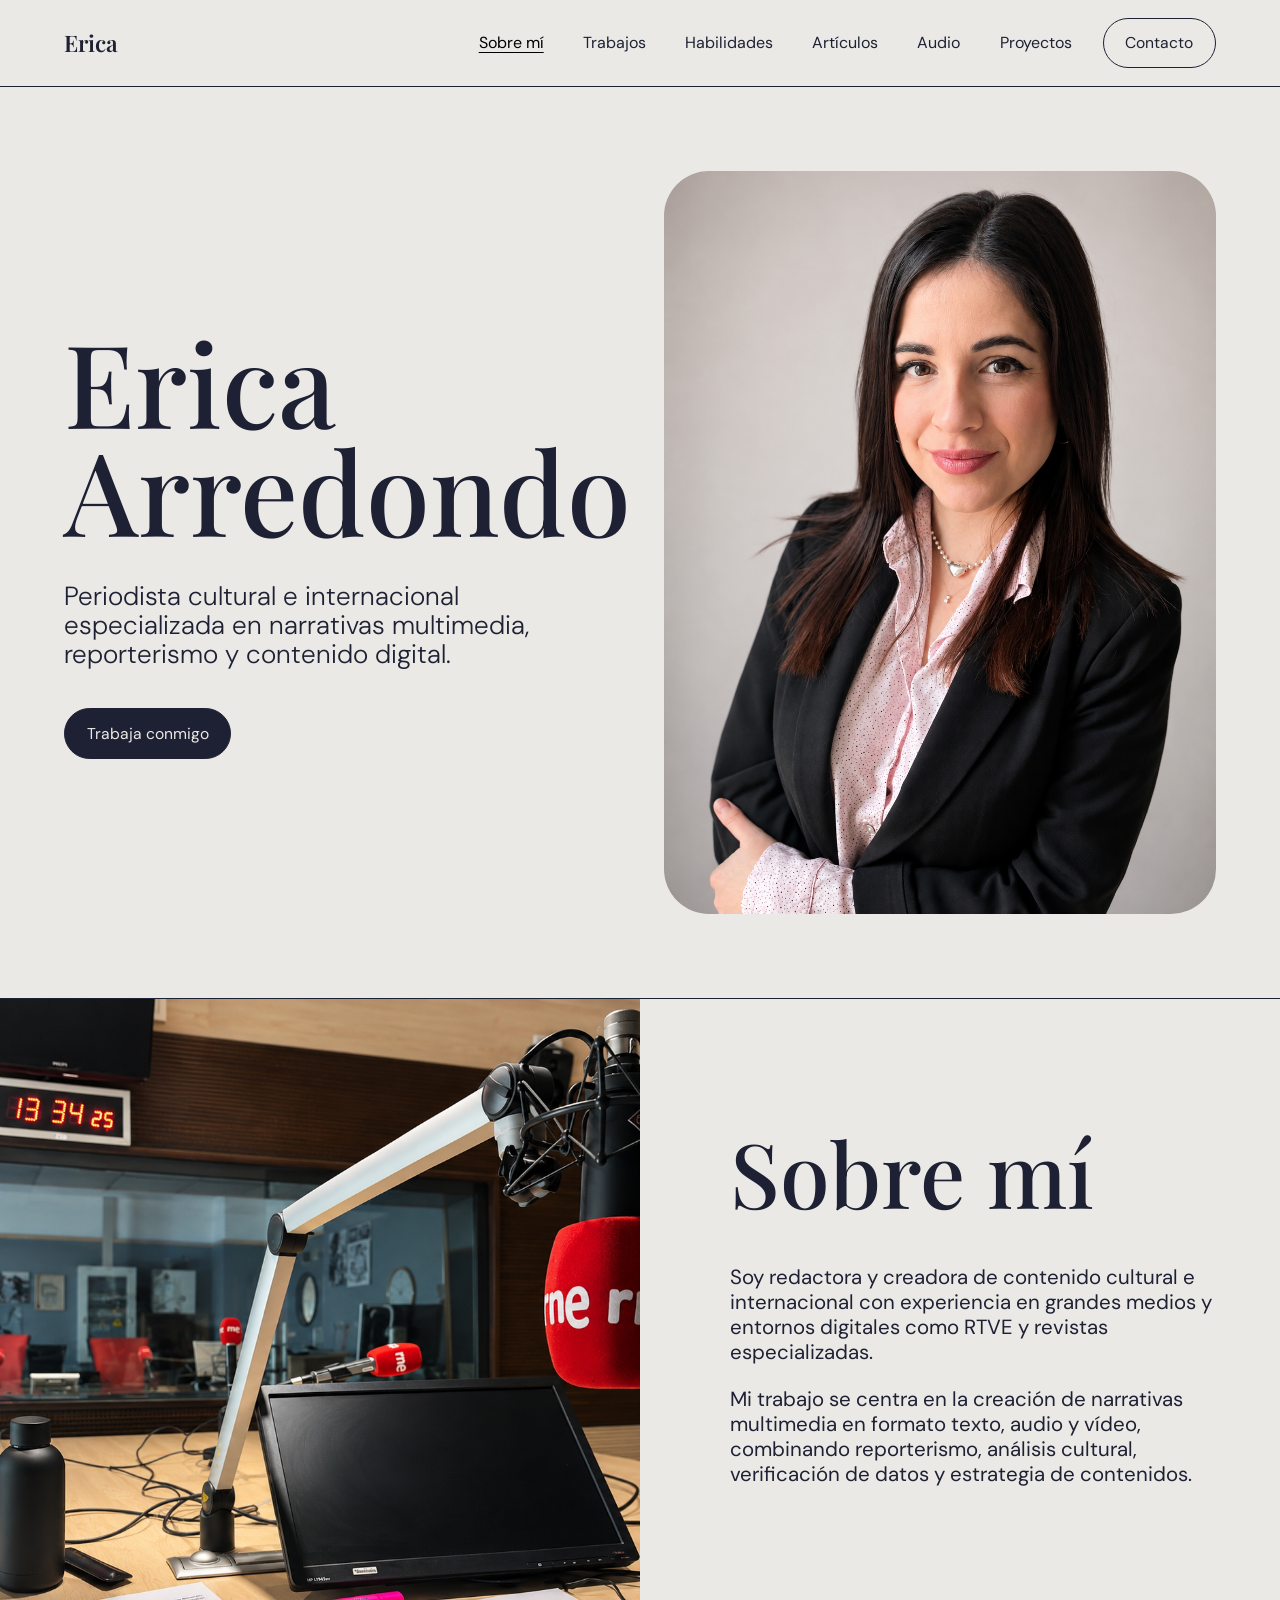
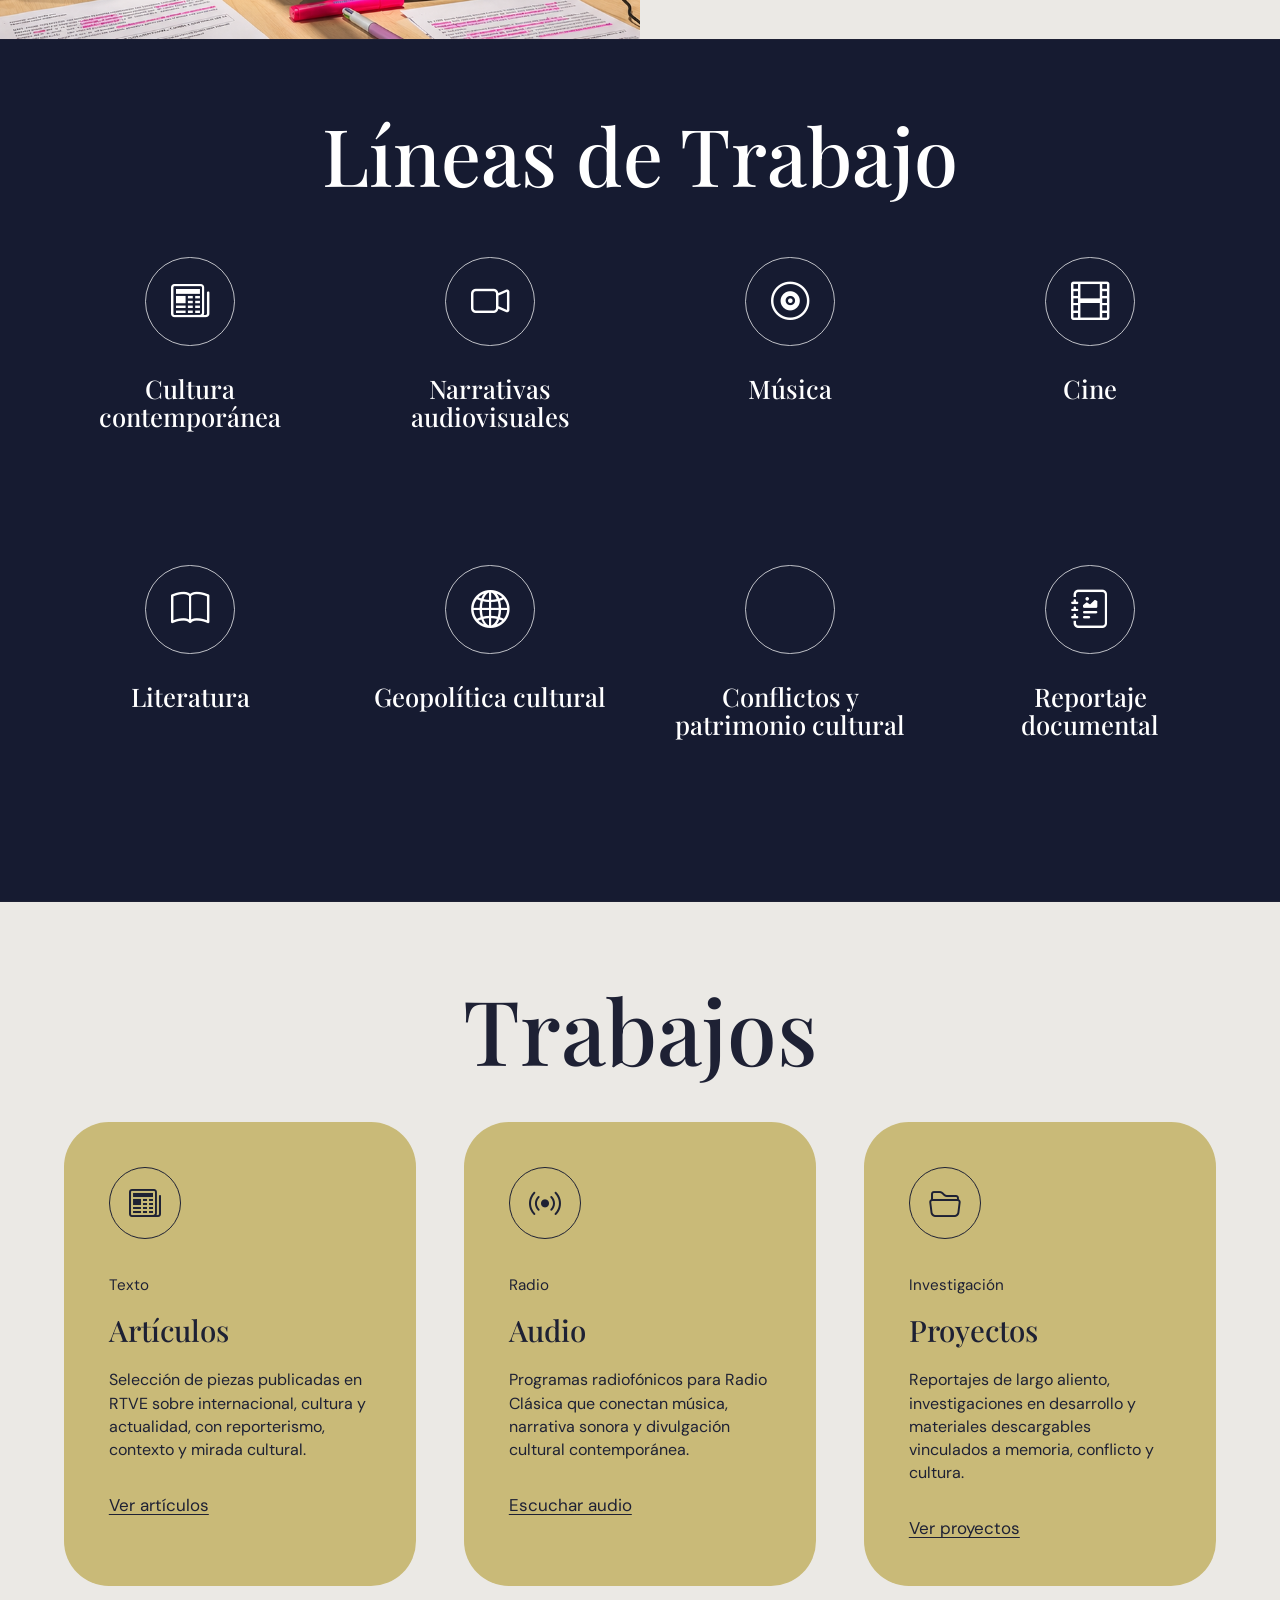
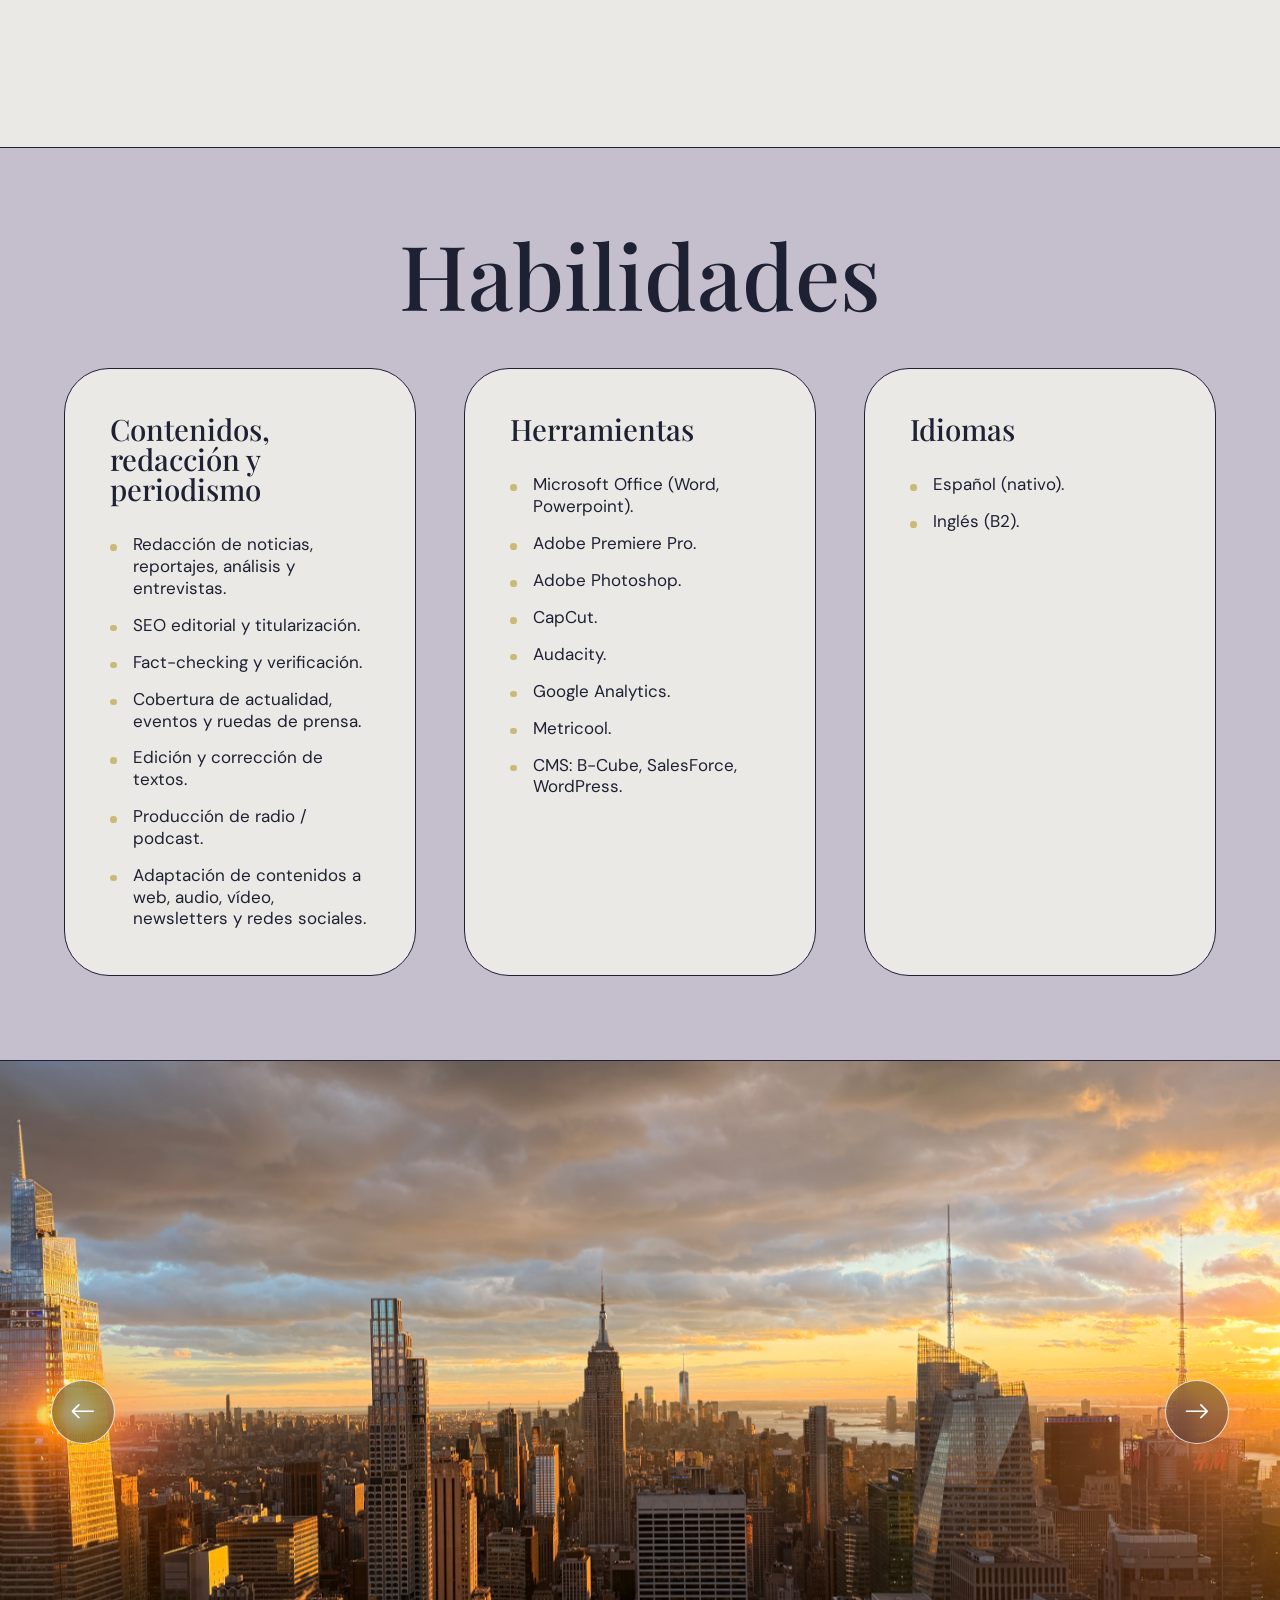
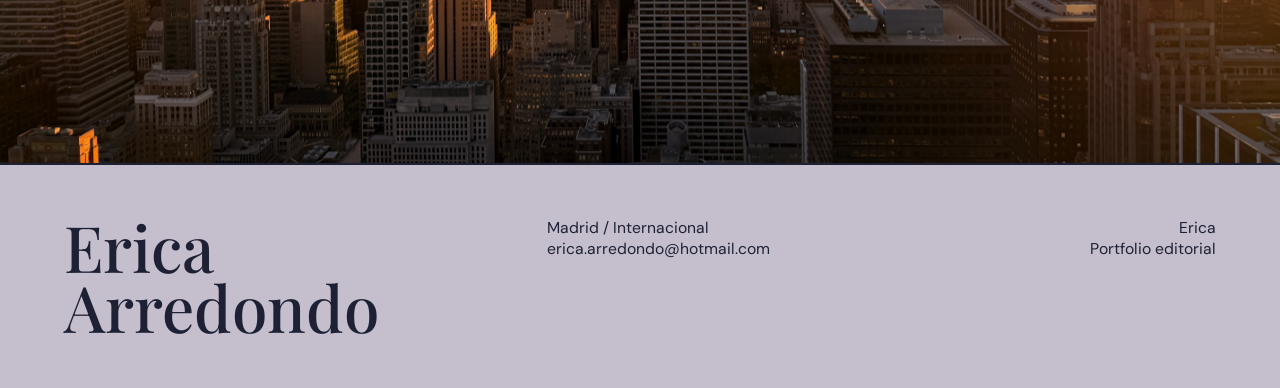
==== index.html @ 65c9bf44 "Initial portfolio website" ====
<!doctype html>
<html lang="es">
  <head>
    <meta charset="utf-8">
    <meta name="viewport" content="width=device-width, initial-scale=1">
    <meta name="description" content="Portfolio de Erica, periodista cultural e internacional especializada en narrativas multimedia.">
    <title>Erica</title>
    <link rel="preconnect" href="https://fonts.googleapis.com">
    <link rel="preconnect" href="https://fonts.gstatic.com" crossorigin>
    <link href="https://fonts.googleapis.com/css2?family=DM+Sans:wght@300;400;500;700&family=Playfair+Display:wght@500;600&display=swap" rel="stylesheet">
    <link href="https://cdn.jsdelivr.net/npm/bootstrap@5.3.3/dist/css/bootstrap.min.css" rel="stylesheet">
    <link href="https://cdn.jsdelivr.net/npm/bootstrap-icons@1.11.3/font/bootstrap-icons.css" rel="stylesheet">
    <link rel="stylesheet" href="css/style.css">
  </head>
  <body data-page="index">
    <div data-include="partials/navbar.html"></div>

    <main>
      <section class="hero section-divider">
        <div class="container-fluid page-shell">
          <div class="row g-4 g-lg-5 align-items-stretch">
            <div class="col-lg-6 hero-copy">
              <h1>Erica Arredondo</h1>
              <p class="hero-subtitle">Periodista cultural e internacional especializada en narrativas multimedia, reporterismo y contenido digital.</p>
              <a class="btn btn-dark hero-button" href="mailto:erica.arredondo@hotmail.com">Trabaja conmigo</a>
            </div>
            <div class="col-lg-6">
              <figure class="hero-image">
                <img src="images/hero.png" alt="Retrato editorial">
              </figure>
            </div>
          </div>
        </div>
      </section>

      <section id="sobre-mi" class="about section-divider">
        <div class="container-fluid px-0">
          <div class="row g-0 align-items-stretch">
            <div class="col-lg-6 order-2 order-lg-1">
              <figure class="about-image">
                <img src="images/about.png" alt="Mesa de trabajo con portátil">
              </figure>
            </div>
            <div class="col-lg-6 order-1 order-lg-2 about-copy">
              <h2>Sobre mí</h2>
              <p>Soy redactora y creadora de contenido cultural e internacional con experiencia en grandes medios y entornos digitales como RTVE y revistas especializadas.</p>
              <p>Mi trabajo se centra en la creación de narrativas multimedia en formato texto, audio y vídeo, combinando reporterismo, análisis cultural, verificación de datos y estrategia de contenidos.</p>
            </div>
          </div>
        </div>
      </section>

      <section class="expertise section-divider">
        <div class="container-fluid page-shell">
          <h2>Líneas de Trabajo</h2>
          <div class="row row-cols-1 row-cols-sm-2 row-cols-lg-4 g-4 g-xl-5">
            <div class="col">
              <article class="expertise-item">
                <i class="bi bi-newspaper"></i>
                <h3>Cultura contemporánea</h3>
              </article>
            </div>
            <div class="col">
              <article class="expertise-item">
                <i class="bi bi-camera-video"></i>
                <h3>Narrativas audiovisuales</h3>
              </article>
            </div>
            <div class="col">
              <article class="expertise-item">
                <i class="bi bi-vinyl"></i>
                <h3>Música</h3>
              </article>
            </div>
            <div class="col">
              <article class="expertise-item">
                <i class="bi bi-film"></i>
                <h3>Cine</h3>
              </article>
            </div>
            <div class="col">
              <article class="expertise-item">
                <i class="bi bi-book"></i>
                <h3>Literatura</h3>
              </article>
            </div>
            <div class="col">
              <article class="expertise-item">
                <i class="bi bi-globe2"></i>
                <h3>Geopolítica cultural</h3>
              </article>
            </div>
            <div class="col">
              <article class="expertise-item">
                <i class="bi bi-building-columns"></i>
                <h3>Conflictos y patrimonio cultural</h3>
              </article>
            </div>
            <div class="col">
              <article class="expertise-item">
                <i class="bi bi-journal-richtext"></i>
                <h3>Reportaje documental</h3>
              </article>
            </div>
          </div>
        </div>
      </section>

      <section id="trabajos" class="work section-divider">
        <div class="container-fluid page-shell">
          <h2>Trabajos</h2>
          <div class="row g-4 g-xl-5 work-grid">
            <div class="col-lg-4">
              <article class="work-card">
                <i class="bi bi-newspaper work-icon"></i>
                <p class="work-kicker">Texto</p>
                <h3>Artículos</h3>
                <p>Selección de piezas publicadas en RTVE sobre internacional, cultura y actualidad, con reporterismo, contexto y mirada cultural.</p>
                <a href="articulos.html">Ver artículos</a>
              </article>
            </div>
            <div class="col-lg-4">
              <article class="work-card">
                <i class="bi bi-broadcast work-icon"></i>
                <p class="work-kicker">Radio</p>
                <h3>Audio</h3>
                <p>Programas radiofónicos para Radio Clásica que conectan música, narrativa sonora y divulgación cultural contemporánea.</p>
                <a href="audio.html">Escuchar audio</a>
              </article>
            </div>
            <div class="col-lg-4">
              <article class="work-card">
                <i class="bi bi-folder2-open work-icon"></i>
                <p class="work-kicker">Investigación</p>
                <h3>Proyectos</h3>
                <p>Reportajes de largo aliento, investigaciones en desarrollo y materiales descargables vinculados a memoria, conflicto y cultura.</p>
                <a href="proyectos.html">Ver proyectos</a>
              </article>
            </div>
          </div>
        </div>
      </section>

      <section id="habilidades" class="skills section-divider">
        <div class="container-fluid page-shell">
          <h2>Habilidades</h2>
          <div class="row g-4 g-xl-5">
            <div class="col-lg-4">
              <article class="skill-card">
                <h3>Contenidos, redacción y periodismo</h3>
                <ul>
                  <li>Redacción de noticias, reportajes, análisis y entrevistas.</li>
                  <li>SEO editorial y titularización.</li>
                  <li>Fact-checking y verificación.</li>
                  <li>Cobertura de actualidad, eventos y ruedas de prensa.</li>
                  <li>Edición y corrección de textos.</li>
                  <li>Producción de radio / podcast.</li>
                  <li>Adaptación de contenidos a web, audio, vídeo, newsletters y redes sociales.</li>
                </ul>
              </article>
            </div>
            <div class="col-lg-4">
              <article class="skill-card">
                <h3>Herramientas</h3>
                <ul>
                  <li>Microsoft Office (Word, Powerpoint).</li>
                  <li>Adobe Premiere Pro.</li>
                  <li>Adobe Photoshop.</li>
                  <li>CapCut.</li>
                  <li>Audacity.</li>
                  <li>Google Analytics.</li>
                  <li>Metricool.</li>
                  <li>CMS: B-Cube, SalesForce, WordPress.</li>
                </ul>
              </article>
            </div>
            <div class="col-lg-4">
              <article class="skill-card">
                <h3>Idiomas</h3>
                <ul>
                  <li>Español (nativo).</li>
                  <li>Inglés (B2).</li>
                </ul>
              </article>
            </div>
          </div>
        </div>
      </section>

      <section class="image-slider section-divider" aria-label="Galería visual">
        <div id="visualSlider" class="carousel slide carousel-fade" data-bs-ride="carousel" data-bs-interval="5000">
          <div class="carousel-inner">
            <div class="carousel-item active" data-bs-interval="5000">
              <img src="images/slider-1.jpg" class="d-block w-100" alt="Trabajo visual de ejemplo 1">
            </div>
            <div class="carousel-item" data-bs-interval="5000">
              <img src="images/slider-2.jpg" class="d-block w-100" alt="Trabajo visual de ejemplo 2">
            </div>
            <div class="carousel-item" data-bs-interval="5000">
              <img src="images/slider-3.jpg" class="d-block w-100" alt="Trabajo visual de ejemplo 3">
            </div>
          </div>
          <button class="carousel-control-prev slider-arrow slider-arrow-prev" type="button" data-bs-target="#visualSlider" data-bs-slide="prev" aria-label="Imagen anterior">
            <span class="slider-arrow-icon" aria-hidden="true">
              <i class="bi bi-arrow-left"></i>
            </span>
          </button>
          <button class="carousel-control-next slider-arrow slider-arrow-next" type="button" data-bs-target="#visualSlider" data-bs-slide="next" aria-label="Imagen siguiente">
            <span class="slider-arrow-icon" aria-hidden="true">
              <i class="bi bi-arrow-right"></i>
            </span>
          </button>
        </div>
      </section>
    </main>

    <div data-include="partials/footer.html"></div>

    <script src="js/includes.js"></script>
    <script src="https://cdn.jsdelivr.net/npm/bootstrap@5.3.3/dist/js/bootstrap.bundle.min.js"></script>
  </body>
</html>
---- css/style.css ----
:root {
  --paper: #ebe9e5;
  --ink: #1e2134;
  --navy: #161b31;
  --accent: #c9ba78;
  --soft-accent: #c4becd;
  --card: #c9ba78;
  --line: #1e2134;
  --serif: "Playfair Display", Georgia, serif;
  --sans: "DM Sans", Arial, sans-serif;
}

* {
  box-sizing: border-box;
}

html {
  scroll-behavior: smooth;
}

body {
  margin: 0;
  background: var(--paper);
  color: var(--ink);
  font-family: var(--sans);
  font-size: 17px;
  line-height: 1.45;
}

img {
  display: block;
  max-width: 100%;
}

a {
  color: inherit;
}

.page-shell {
  max-width: 2000px;
  padding-left: 5vw;
  padding-right: 5vw;
}

.site-header {
  background: var(--paper);
  border-bottom: 1.5px solid var(--line);
}

.navbar {
  min-height: 86px;
  padding: 0;
}

.navbar-brand {
  color: var(--ink);
  font-family: var(--serif);
  font-size: 1.42rem;
  font-weight: 600;
  padding: 0;
}

.navbar-nav {
  gap: 1.45rem;
}

.nav-link {
  color: var(--ink);
  font-size: 1rem;
  padding: 0;
}

.nav-link:hover,
.navbar-brand:hover {
  color: var(--ink);
  opacity: 0.72;
}

.nav-link.active {
  text-decoration: underline;
  text-underline-offset: 0.25em;
}

.navbar-toggler {
  border: 0;
  border-radius: 0;
  padding: 0;
}

.navbar-toggler:focus {
  box-shadow: none;
}

.nav-cta,
.hero-button {
  border-radius: 999px;
  font-size: 0.98rem;
  padding: 0.78rem 1.35rem;
}

.nav-cta {
  border-color: var(--ink);
  color: var(--ink);
}

.nav-cta:hover {
  background: var(--ink);
  border-color: var(--ink);
  color: var(--paper);
}

.section-divider {
  border-bottom: 1.5px solid var(--line);
}

.hero,
.about,
.expertise,
.work,
.skills {
  padding: clamp(4.2rem, 6.6vw, 8.5rem) 0;
}

.hero-copy {
  display: flex;
  flex-direction: column;
  justify-content: center;
  gap: clamp(1.5rem, 3vw, 3.5rem);
  min-height: 560px;
  padding-right: 2vw;
}

.hero h1,
.about h2,
.expertise h2,
.work h2,
.skills h2 {
  font-family: var(--serif);
  font-weight: 500;
  letter-spacing: 0;
  line-height: 0.94;
}

.hero h1 {
  max-width: 760px;
  margin: 0;
  font-size: clamp(4.2rem, 9vw, 10.8rem);
}

.hero-subtitle {
  max-width: 760px;
  margin: 0;
  font-size: clamp(1.28rem, 2.05vw, 2.35rem);
  font-weight: 300;
  line-height: 1.12;
}

.hero-button {
  align-self: flex-start;
  background: var(--ink);
  border-color: var(--ink);
  color: var(--paper);
}

.hero-button:hover {
  background: transparent;
  color: var(--ink);
}

.hero-image {
  height: clamp(520px, 58vw, 760px);
  margin: 0;
  overflow: hidden;
  border-radius: 45px;
}

.hero-image img {
  width: 100%;
  height: 100%;
  object-fit: cover;
  object-position: 50% 16%;
}

.about {
  padding: 0;
}

.about-copy {
  display: flex;
  min-height: 640px;
  flex-direction: column;
  justify-content: center;
  padding: clamp(3.5rem, 7vw, 8rem) 5vw clamp(3.5rem, 7vw, 8rem) clamp(3.5rem, 7vw, 8rem);
}

.about h2,
.work h2,
.skills h2 {
  margin-bottom: clamp(2rem, 4vw, 4.5rem);
  font-size: clamp(3.4rem, 7vw, 8.4rem);
}

.about p {
  max-width: 820px;
  margin-bottom: 1.35rem;
  font-size: clamp(1.18rem, 1.6vw, 1.8rem);
  line-height: 1.22;
}

.about-image {
  height: 100%;
  margin: 0;
  overflow: hidden;
}

.about-image img {
  width: 100%;
  height: 100%;
  min-height: 640px;
  object-fit: cover;
}

.expertise {
  background: var(--navy);
  color: #fff;
  padding-top: clamp(4rem, 6vw, 7rem);
  padding-bottom: clamp(4rem, 6vw, 7rem);
}

.expertise h2 {
  margin-bottom: clamp(3rem, 5vw, 5.5rem);
  color: #fff;
  font-size: clamp(3.2rem, 6.2vw, 7.8rem);
  line-height: 0.95;
  text-align: center;
}

.expertise-item {
  display: flex;
  min-height: 260px;
  flex-direction: column;
  align-items: center;
  justify-content: flex-start;
  text-align: center;
}

.expertise-item i {
  display: grid;
  width: clamp(5rem, 7vw, 7.2rem);
  height: clamp(5rem, 7vw, 7.2rem);
  margin-bottom: 1.8rem;
  place-items: center;
  border: 1.5px solid rgba(255, 255, 255, 0.72);
  border-radius: 50%;
  background: transparent;
  color: #fff;
  font-size: clamp(2.15rem, 3vw, 3.25rem);
}

.expertise-item h3 {
  max-width: 260px;
  margin: 0;
  color: #fff;
  font-family: var(--serif);
  font-size: clamp(1.45rem, 2vw, 2rem);
  font-weight: 500;
  line-height: 1.08;
}

.work h2 {
  text-align: center;
}

.skills h2 {
  text-align: center;
}

.work-grid {
  margin-bottom: clamp(3.5rem, 6vw, 7rem);
}

.work-card {
  min-height: 100%;
  padding: clamp(2rem, 3.5vw, 3.7rem);
  border-radius: 45px;
  background: var(--card);
}

.work-kicker {
  margin-bottom: 1.2rem;
  font-size: 0.95rem;
}

.work-icon {
  display: grid;
  width: 4.5rem;
  height: 4.5rem;
  margin-bottom: 2.2rem;
  place-items: center;
  border: 1.5px solid var(--ink);
  border-radius: 50%;
  font-size: 2rem;
}

.work-card h3 {
  margin-bottom: 1.4rem;
  font-family: var(--serif);
  font-size: clamp(1.7rem, 2.3vw, 2.55rem);
  font-weight: 500;
  line-height: 1.04;
}

.work-card p:not(.work-kicker) {
  font-size: 1rem;
}

.work-card a {
  display: inline-block;
  margin-top: 1rem;
  text-decoration: underline;
  text-underline-offset: 0.18em;
}

.skills {
  background: var(--soft-accent);
}

.skill-card {
  min-height: 100%;
  padding: clamp(2rem, 3.5vw, 3.7rem);
  border: 1.5px solid var(--line);
  border-radius: 45px;
  background: var(--paper);
}

.skill-card h3 {
  margin-bottom: clamp(1.5rem, 2.4vw, 2.4rem);
  font-family: var(--serif);
  font-size: clamp(1.8rem, 2.3vw, 2.8rem);
  font-weight: 500;
  line-height: 1.02;
}

.skill-card ul {
  display: grid;
  gap: 0.95rem;
  margin: 0;
  padding: 0;
  list-style: none;
}

.skill-card li {
  position: relative;
  padding-left: 1.45rem;
  line-height: 1.28;
}

.skill-card li::before {
  content: "";
  position: absolute;
  top: 0.58em;
  left: 0;
  width: 0.42rem;
  height: 0.42rem;
  border-radius: 50%;
  background: var(--accent);
}

.listing-hero {
  padding: clamp(4.5rem, 8vw, 9rem) 0;
}

.listing-kicker {
  margin-bottom: 1.2rem;
  font-size: 1rem;
}

.listing-hero h1 {
  max-width: 1100px;
  margin: 0 0 clamp(2rem, 3vw, 3.2rem);
  font-family: var(--serif);
  font-size: clamp(4.2rem, 10vw, 12rem);
  font-weight: 500;
  letter-spacing: 0;
  line-height: 0.9;
}

.listing-hero p:last-child {
  max-width: 760px;
  margin: 0;
  font-size: clamp(1.2rem, 2vw, 2.2rem);
  font-weight: 300;
  line-height: 1.15;
}

.listing-section {
  padding: clamp(3.5rem, 6.6vw, 7rem) 0;
}

.category-block + .category-block {
  margin-top: clamp(4rem, 7vw, 8rem);
}

.category-heading {
  display: grid;
  grid-template-columns: minmax(3rem, 0.15fr) 1fr;
  gap: 2rem;
  margin-bottom: clamp(1.8rem, 3vw, 3rem);
  border-bottom: 1.5px solid var(--line);
  padding-bottom: 1.2rem;
}

.category-heading p {
  margin: 0.45rem 0 0;
}

.category-heading h2,
.program-card h2,
.project-feature h2 {
  margin: 0;
  font-family: var(--serif);
  font-size: clamp(2.4rem, 5vw, 5.6rem);
  font-weight: 500;
  line-height: 0.98;
}

.entry-grid {
  display: grid;
  grid-template-columns: repeat(4, minmax(0, 1fr));
  gap: clamp(1rem, 1.6vw, 1.8rem);
}

.entry-card,
.program-card,
.project-feature {
  border: 0;
  border-radius: 45px;
  background: var(--navy);
  color: #fff;
}

.entry-card {
  display: flex;
  min-height: 100%;
  flex-direction: column;
  padding: clamp(1.1rem, 1.4vw, 1.45rem);
  overflow: hidden;
}

.entry-media {
  width: 100%;
  margin: 0 0 clamp(1.3rem, 1.8vw, 2rem);
  overflow: hidden;
  aspect-ratio: 1.2 / 1;
  border-radius: 30px;
  background: var(--soft-accent);
}

.entry-media img {
  width: 100%;
  height: 100%;
  object-fit: cover;
  transition: transform 260ms ease;
}

.entry-card:hover .entry-media img {
  transform: scale(1.035);
}

.entry-meta {
  display: none;
}

.entry-card h3 {
  margin: 0 0 clamp(1.4rem, 2vw, 2.2rem);
  font-family: var(--serif);
  font-size: clamp(1.45rem, 1.85vw, 2.35rem);
  font-weight: 500;
  line-height: 1.05;
}

.entry-card p:not(.entry-meta) {
  display: none;
}

.entry-card a,
.program-card a,
.project-feature a {
  color: #fff;
  align-self: flex-start;
  margin-top: auto;
  text-decoration: underline;
  text-underline-offset: 0.18em;
}

.entry-card-download {
  background: var(--navy);
}

.category-intro {
  max-width: 860px;
  margin: -1rem 0 clamp(1.8rem, 3vw, 3rem);
  font-size: clamp(1.05rem, 1.35vw, 1.35rem);
  line-height: 1.25;
}

.card-slider-controls {
  display: flex;
  justify-content: flex-end;
  gap: 0.75rem;
  margin: calc(clamp(1.8rem, 3vw, 3rem) * -0.65) 0 clamp(1.4rem, 2vw, 2rem);
}

.card-slider-button {
  display: grid;
  width: 3.5rem;
  height: 3.5rem;
  place-items: center;
  border: 1.5px solid var(--line);
  border-radius: 50%;
  background: transparent;
  color: var(--ink);
  font-size: 1.35rem;
  line-height: 1;
  transition: background 180ms ease, color 180ms ease, transform 180ms ease;
}

.card-slider-button:hover,
.card-slider-button:focus-visible {
  background: var(--ink);
  color: var(--paper);
  transform: translateY(-1px);
}

.card-carousel .carousel-item {
  transition: transform 500ms ease, opacity 300ms ease;
}

.program-grid {
  display: grid;
  grid-template-columns: repeat(2, minmax(0, 1fr));
  gap: clamp(1.4rem, 3vw, 3rem);
}

.program-card {
  padding: clamp(2rem, 4vw, 4.5rem);
}

.program-card p:not(.entry-meta) {
  max-width: 760px;
  margin-bottom: 1.2rem;
  font-size: clamp(1rem, 1.2vw, 1.18rem);
}

.program-main-link {
  display: inline-block;
  margin-bottom: 2.2rem;
}

.episode-list {
  display: grid;
  gap: 0.65rem;
  margin-top: clamp(2rem, 3vw, 3.2rem);
  border-top: 1.5px solid rgba(30, 33, 52, 0.45);
  padding-top: 1.3rem;
}

.episode-list h3 {
  margin: 0 0 0.45rem;
  font-family: var(--serif);
  font-size: 1.7rem;
  font-weight: 500;
}

.project-feature {
  max-width: 1180px;
  margin-bottom: clamp(2rem, 4vw, 4rem);
  padding: clamp(2.2rem, 5vw, 5.5rem);
}

.project-feature p:not(.entry-meta) {
  max-width: 980px;
  margin-bottom: 1.35rem;
  font-size: clamp(1.08rem, 1.55vw, 1.55rem);
  line-height: 1.24;
}

.project-download-grid {
  grid-template-columns: minmax(0, 0.5fr);
}

.project-card-wide {
  grid-column: span 1;
}

.work-gallery {
  display: grid;
  grid-template-columns: repeat(3, 1fr);
  gap: clamp(1rem, 2vw, 2rem);
}

.work-gallery img {
  width: 100%;
  aspect-ratio: 4 / 3;
  object-fit: cover;
}

.image-slider {
  padding: 0;
  background: var(--ink);
}

.image-slider .carousel,
.image-slider .carousel-inner,
.image-slider .carousel-item {
  height: clamp(540px, 78vh, 920px);
}

.image-slider img {
  width: 100%;
  height: 100%;
  object-fit: cover;
  object-position: center;
}

.slider-arrow {
  top: 50%;
  bottom: auto;
  width: auto;
  padding: 0;
  opacity: 1;
  transform: translateY(-50%);
}

.slider-arrow-prev {
  left: clamp(1rem, 4vw, 4rem);
}

.slider-arrow-next {
  right: clamp(1rem, 4vw, 4rem);
}

.slider-arrow-icon {
  display: grid;
  width: clamp(3.2rem, 5vw, 4.8rem);
  height: clamp(3.2rem, 5vw, 4.8rem);
  place-items: center;
  border: 1px solid rgba(255, 255, 255, 0.78);
  border-radius: 50%;
  background: rgba(22, 27, 49, 0.36);
  color: #fff;
  font-size: clamp(1.3rem, 2vw, 1.9rem);
  backdrop-filter: blur(10px);
  transition: background 180ms ease, transform 180ms ease, border-color 180ms ease;
}

.slider-arrow:hover .slider-arrow-icon,
.slider-arrow:focus-visible .slider-arrow-icon {
  border-color: #fff;
  background: rgba(22, 27, 49, 0.64);
  transform: scale(1.04);
}

.site-footer {
  border-top: 1.5px solid var(--line);
  padding: clamp(2.2rem, 4vw, 4.4rem) 0;
  background: var(--soft-accent);
  color: var(--ink);
}

.footer-grid {
  display: grid;
  grid-template-columns: 1.4fr 1fr 1fr;
  gap: clamp(2rem, 4vw, 5rem);
  align-items: start;
}

.site-footer h2 {
  margin: 0;
  font-family: var(--serif);
  font-size: clamp(2.3rem, 5vw, 5.3rem);
  font-weight: 500;
  line-height: 0.94;
}

.site-footer p {
  margin: 0;
  font-size: 0.98rem;
  line-height: 1.35;
}

.site-footer a {
  text-decoration: none;
}

.site-footer a:hover {
  text-decoration: underline;
  text-underline-offset: 0.18em;
}

.footer-signature {
  text-align: right;
}

@media (max-width: 991.98px) {
  .navbar-collapse {
    padding: 1.25rem 0 1.6rem;
  }

  .navbar-nav {
    align-items: flex-start !important;
    gap: 1rem;
  }

  .nav-cta {
    margin-top: 0.35rem;
  }

  .hero-copy,
  .hero-image {
    min-height: auto;
  }

  .hero h1 {
    margin-bottom: 0;
  }

  .hero-subtitle {
    margin-top: 0;
  }

  .hero-image {
    height: auto;
    aspect-ratio: 4 / 5;
    border-radius: 34px;
  }

  .about-copy {
    min-height: auto;
    padding: 3.5rem 6vw;
  }

  .about-image img {
    min-height: 420px;
  }

  .expertise-item {
    min-height: 210px;
  }

  .work-gallery {
    grid-template-columns: 1fr;
  }

  .entry-grid,
  .program-grid,
  .project-download-grid {
    grid-template-columns: repeat(2, minmax(0, 1fr));
  }

  .project-card-wide {
    grid-column: span 2;
  }

  .image-slider .carousel,
  .image-slider .carousel-inner,
  .image-slider .carousel-item {
    height: 68vh;
    min-height: 430px;
  }

  .footer-grid {
    grid-template-columns: 1fr;
    gap: 1.8rem;
  }

  .footer-signature {
    text-align: left;
  }
}

@media (max-width: 767.98px) {
  .page-shell {
    padding-left: 6vw;
    padding-right: 6vw;
  }

  .navbar {
    min-height: 76px;
  }

  .hero,
  .about,
  .expertise,
  .work,
  .skills {
    padding: 3.5rem 0;
  }

  .image-slider {
    padding: 0;
  }

  .hero h1 {
    font-size: clamp(3.9rem, 17vw, 6.4rem);
  }

  .hero-subtitle {
    font-size: 1.42rem;
  }

  .hero-image {
    border-radius: 28px;
  }

  .about h2,
  .work h2,
  .skills h2 {
    font-size: clamp(3.3rem, 15vw, 5.8rem);
  }

  .listing-hero h1 {
    font-size: clamp(3.8rem, 17vw, 6.4rem);
  }

  .category-heading {
    grid-template-columns: 1fr;
    gap: 0.4rem;
  }

  .entry-grid,
  .program-grid,
  .project-download-grid {
    grid-template-columns: 1fr;
  }

  .project-card-wide {
    grid-column: span 1;
  }

  .about p {
    font-size: 1.18rem;
  }

  .about-image img {
    min-height: 300px;
  }

  .expertise-item i {
    margin-bottom: 1.2rem;
  }

  .expertise-item {
    min-height: 180px;
  }

  .work-card {
    border-radius: 30px;
  }
}
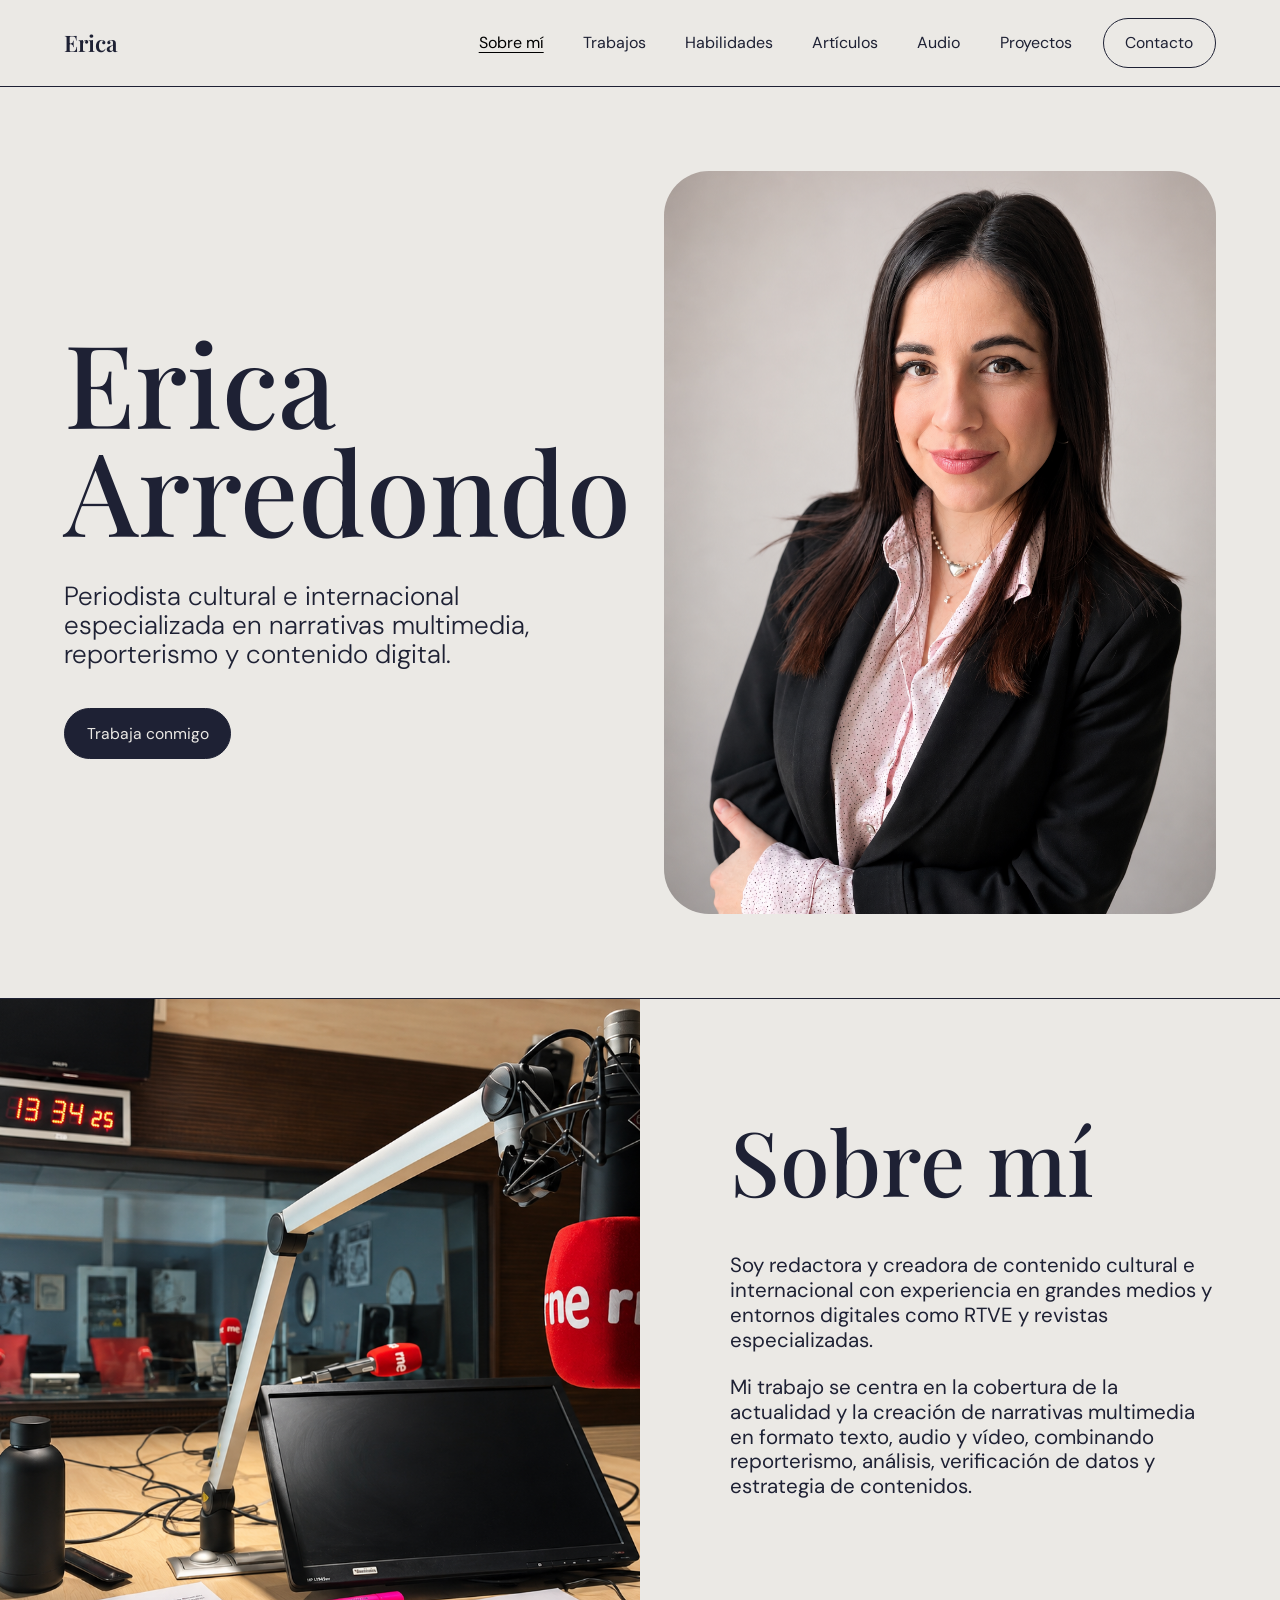
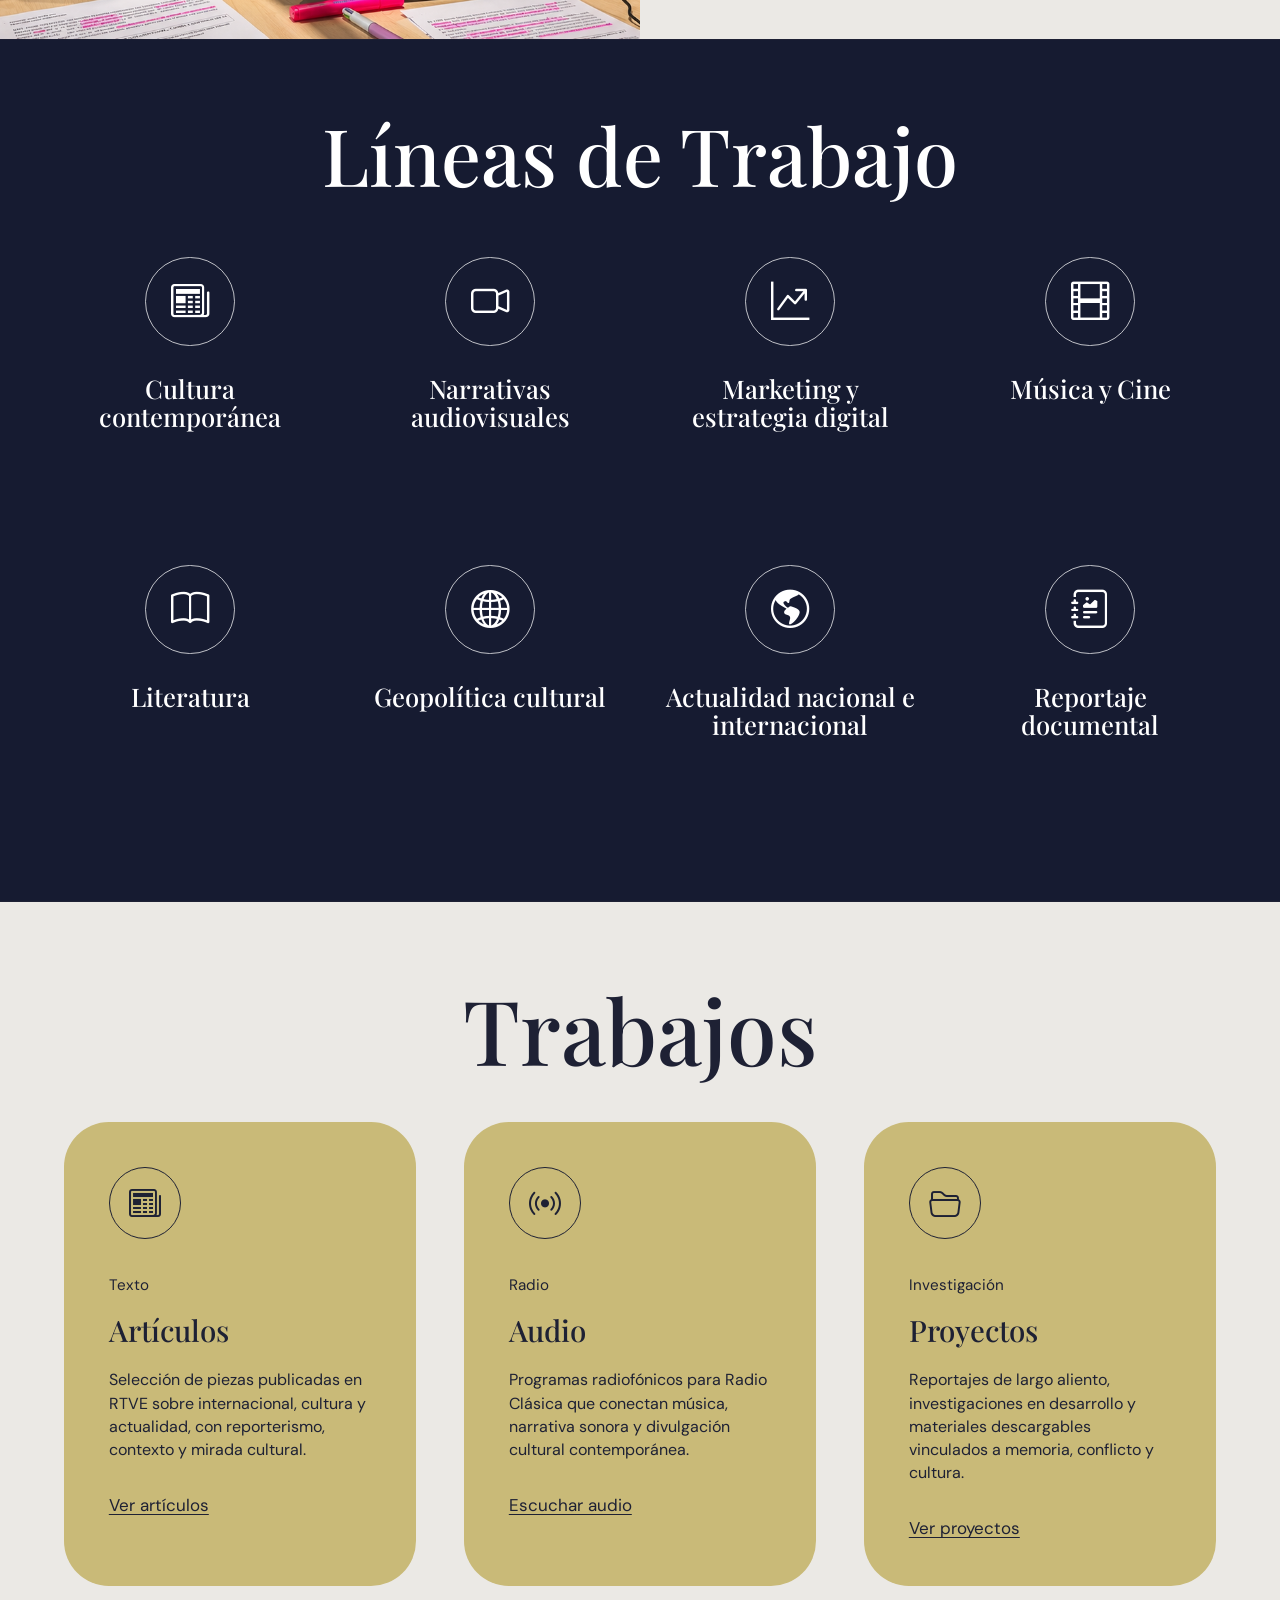
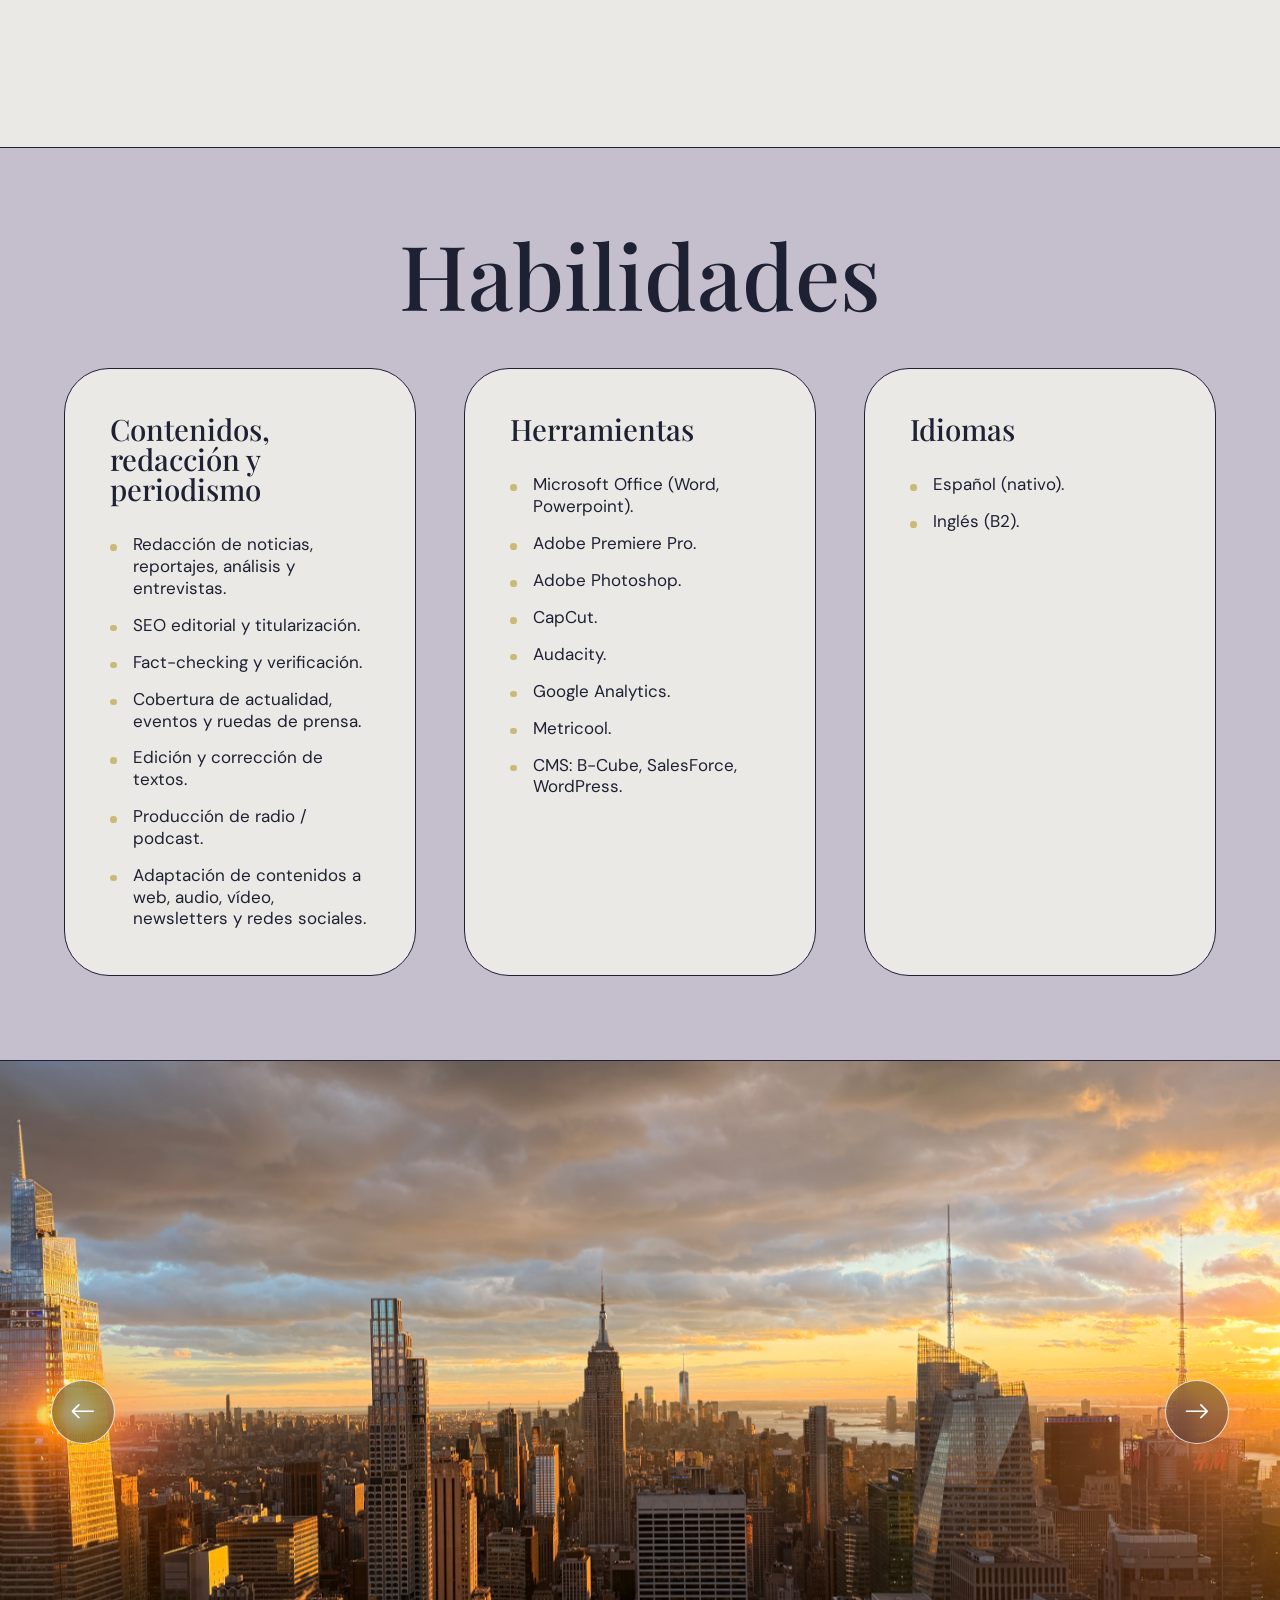
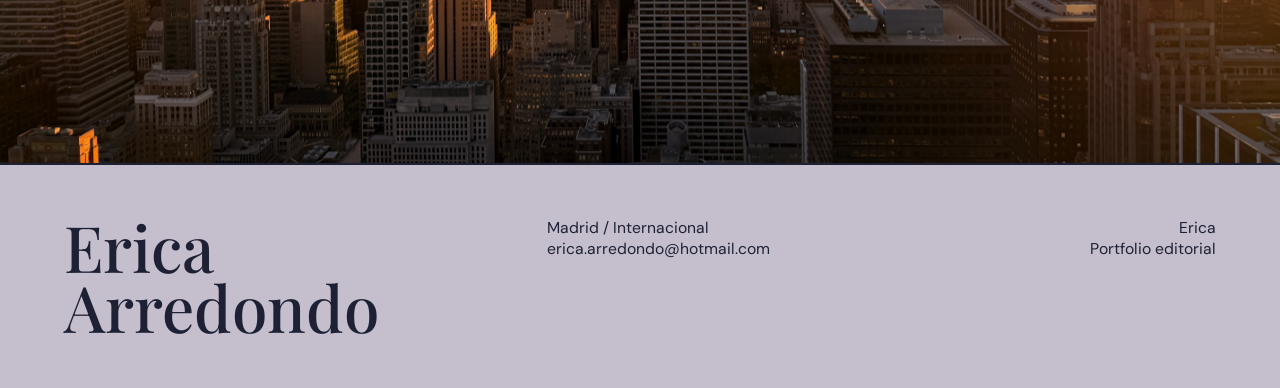
==== commit 9e499c68: "Update TFM" ====
--- a/index.html
+++ b/index.html
@@ -43,8 +43,12 @@
             </div>
             <div class="col-lg-6 order-1 order-lg-2 about-copy">
               <h2>Sobre mí</h2>
-              <p>Soy redactora y creadora de contenido cultural e internacional con experiencia en grandes medios y entornos digitales como RTVE y revistas especializadas.</p>
-              <p>Mi trabajo se centra en la creación de narrativas multimedia en formato texto, audio y vídeo, combinando reporterismo, análisis cultural, verificación de datos y estrategia de contenidos.</p>
+              <p>
+                Soy redactora y creadora de contenido cultural e internacional con experiencia en grandes medios y entornos digitales como RTVE y revistas especializadas.
+              </p>
+              <p>
+                Mi trabajo se centra en la cobertura de la actualidad y la creación de narrativas multimedia en formato texto, audio y vídeo, combinando reporterismo, análisis, verificación de datos y estrategia de contenidos.
+              </p>
             </div>
           </div>
         </div>
@@ -68,14 +72,14 @@
             </div>
             <div class="col">
               <article class="expertise-item">
-                <i class="bi bi-vinyl"></i>
-                <h3>Música</h3>
+                <i class="bi bi-graph-up-arrow"></i>
+                <h3>Marketing y estrategia digital</h3>
               </article>
             </div>
             <div class="col">
               <article class="expertise-item">
                 <i class="bi bi-film"></i>
-                <h3>Cine</h3>
+                <h3>Música y Cine</h3>
               </article>
             </div>
             <div class="col">
@@ -92,8 +96,8 @@
             </div>
             <div class="col">
               <article class="expertise-item">
-                <i class="bi bi-building-columns"></i>
-                <h3>Conflictos y patrimonio cultural</h3>
+                <i class="bi bi-globe-americas"></i>
+                <h3>Actualidad nacional e internacional</h3>
               </article>
             </div>
             <div class="col">
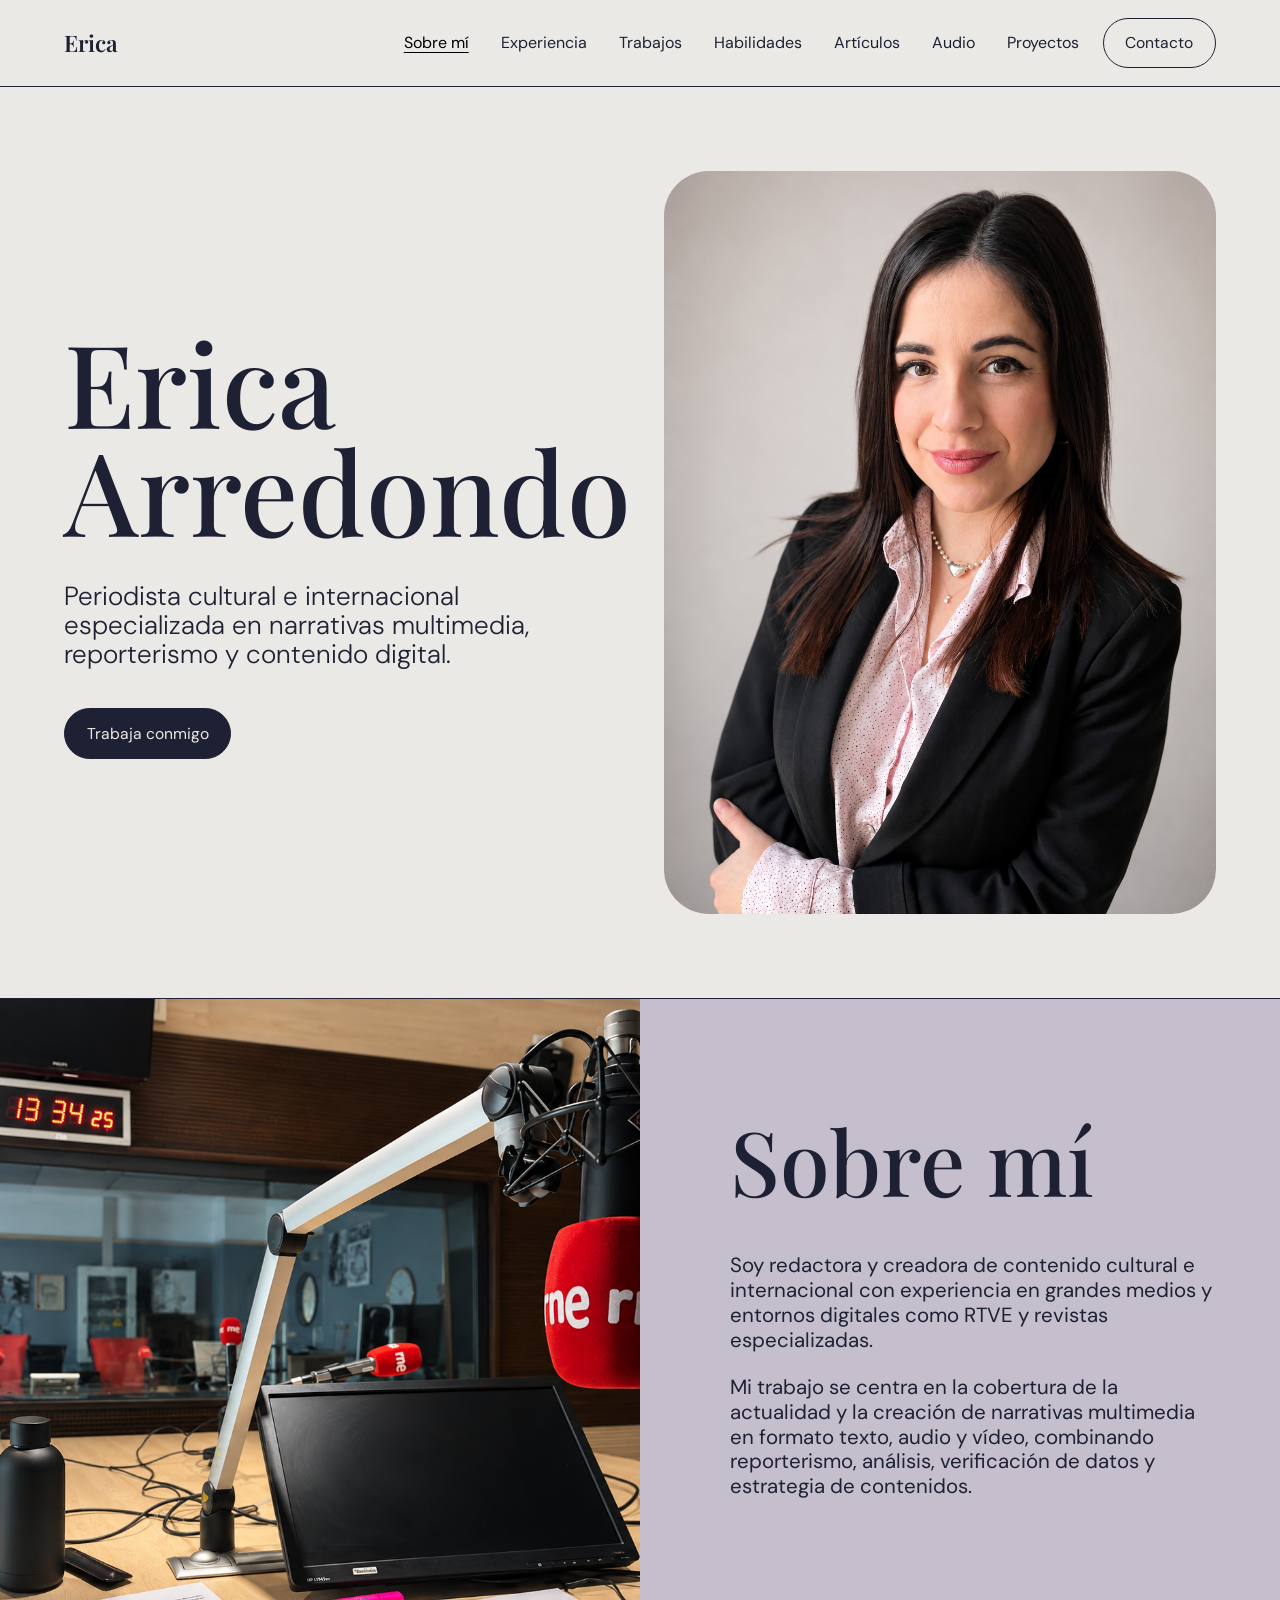
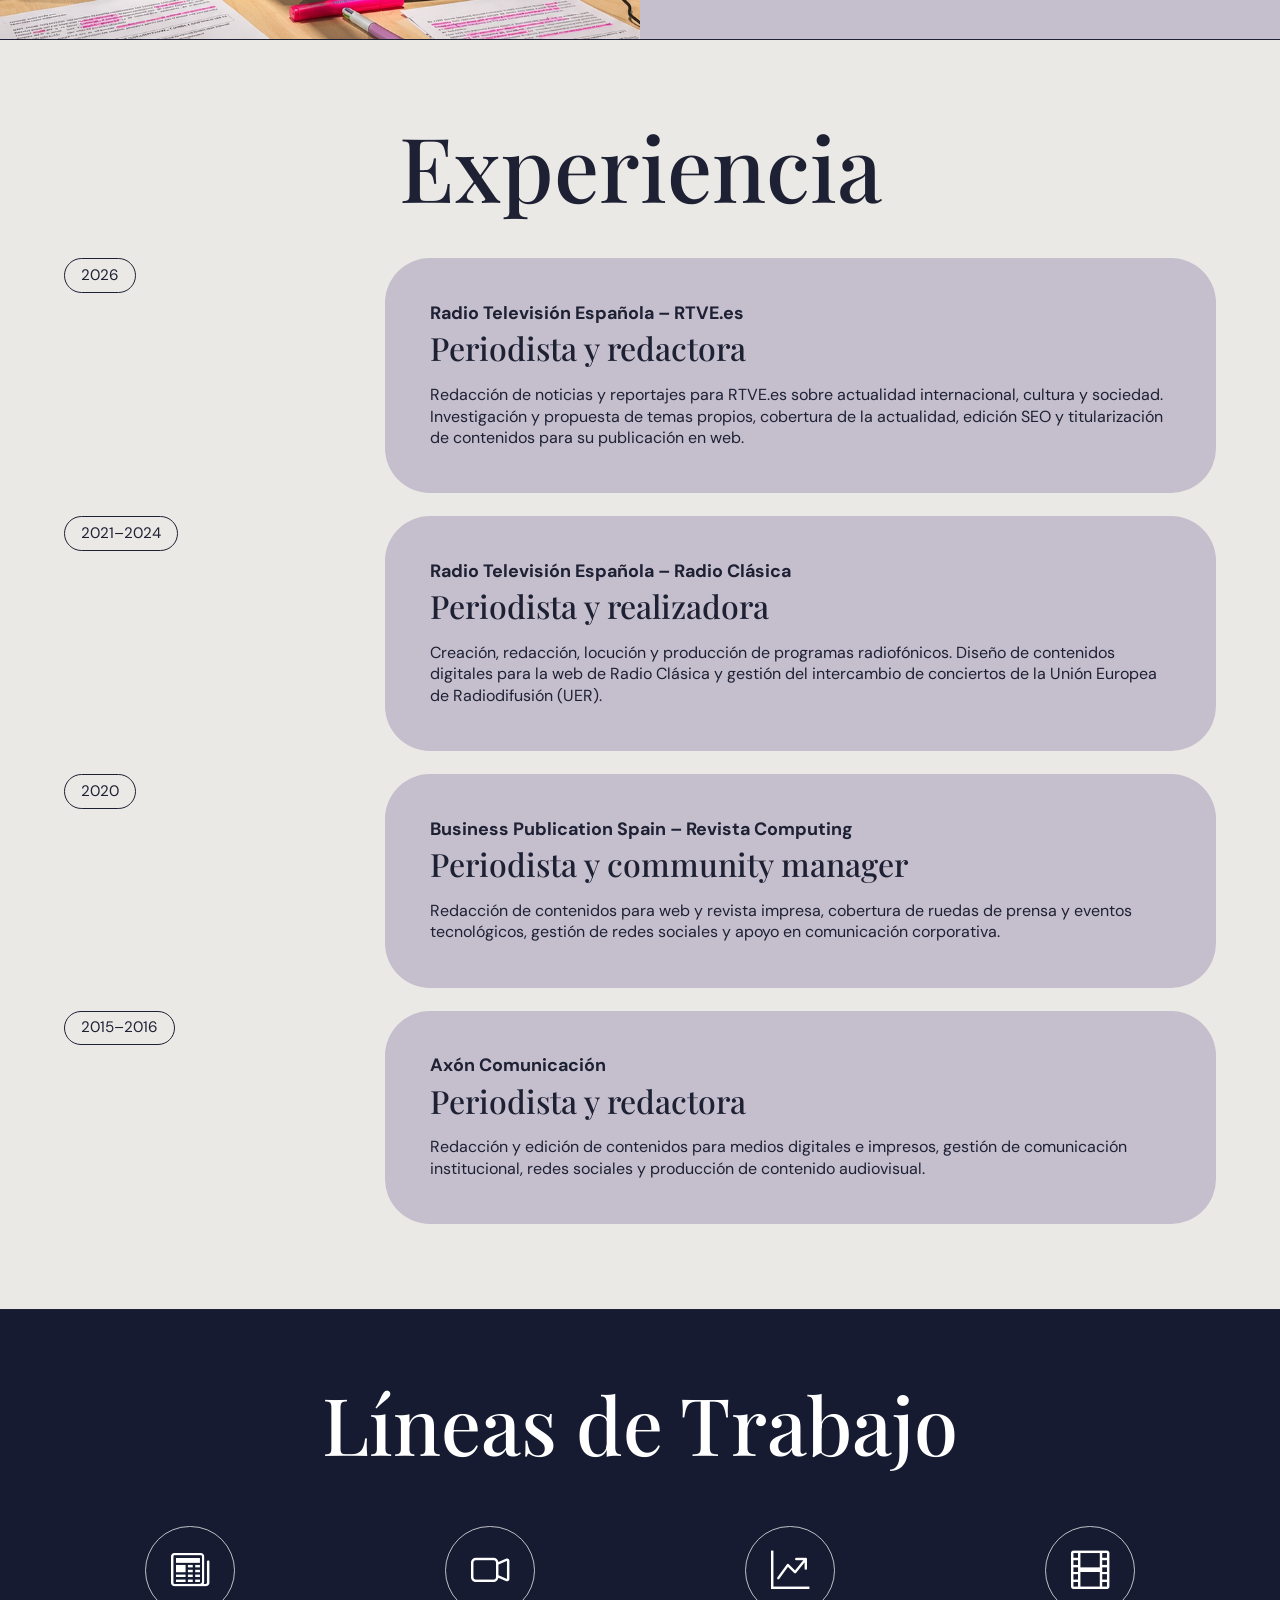
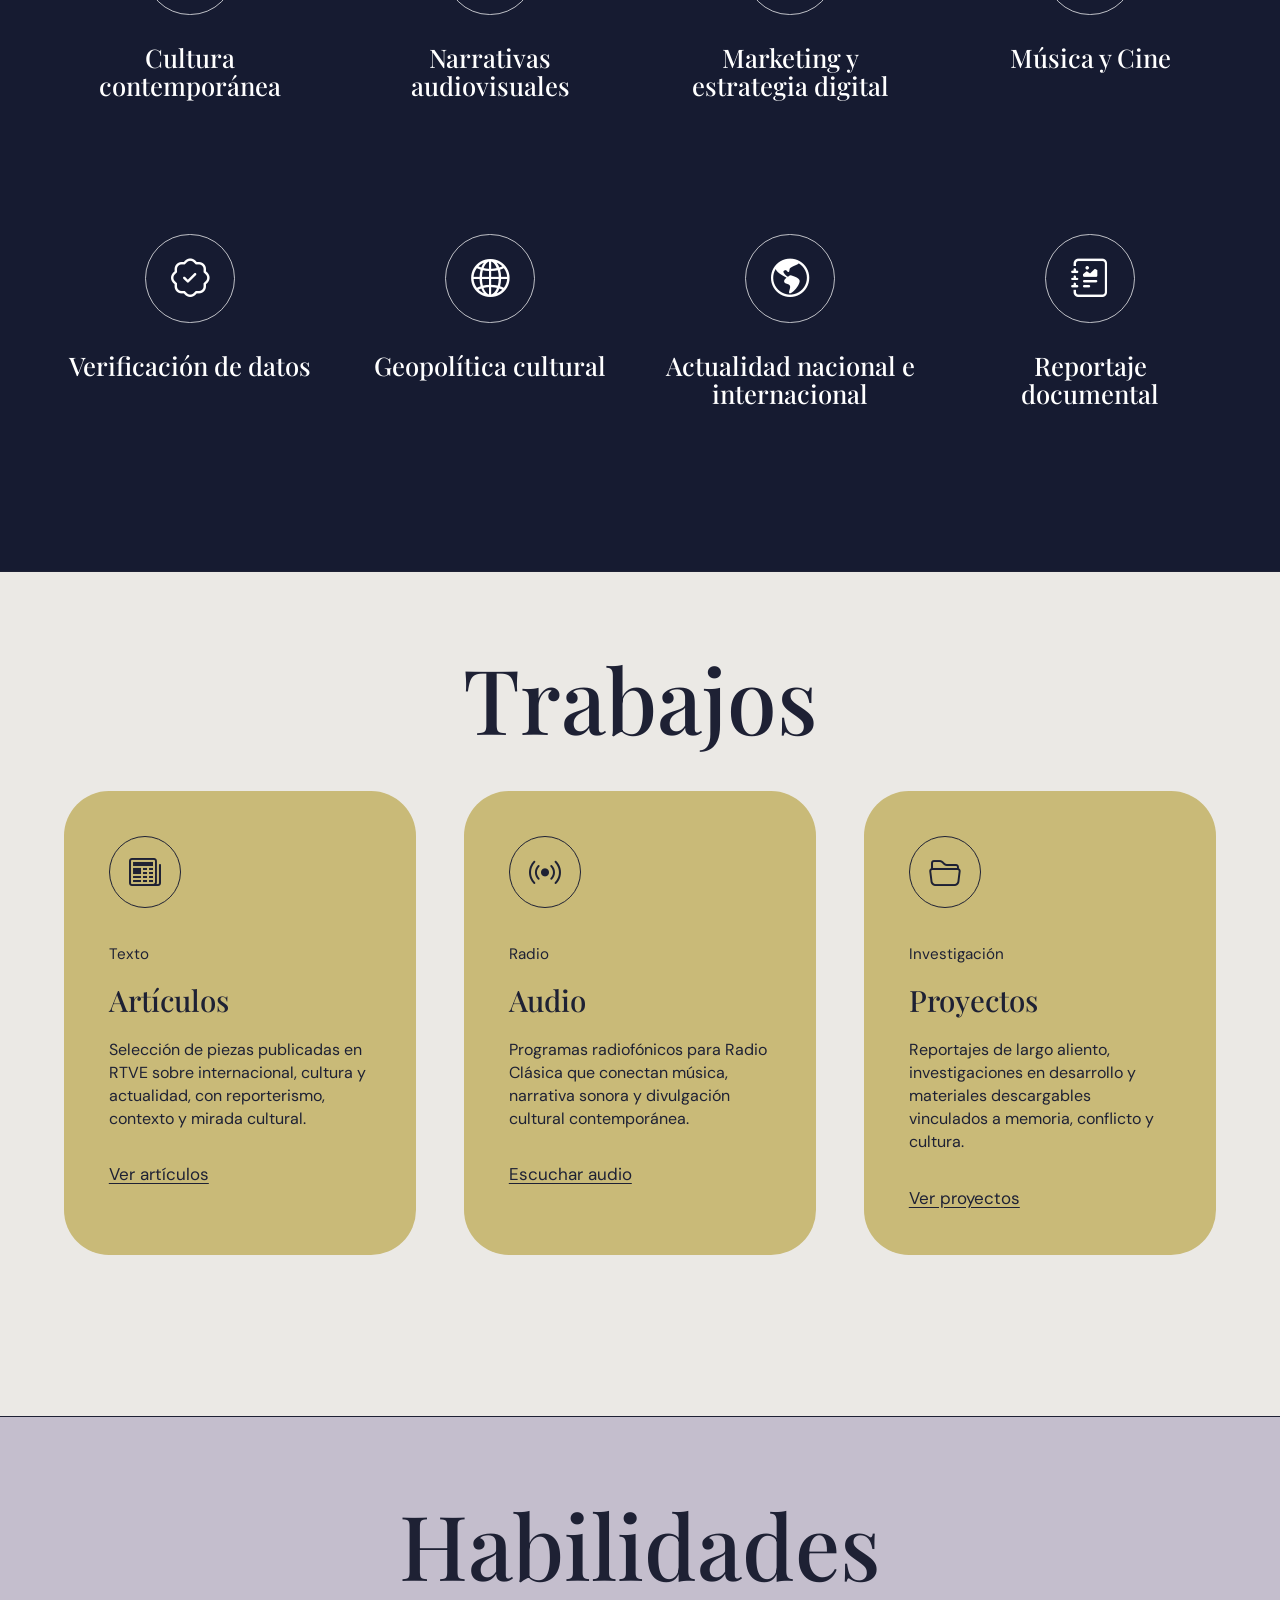
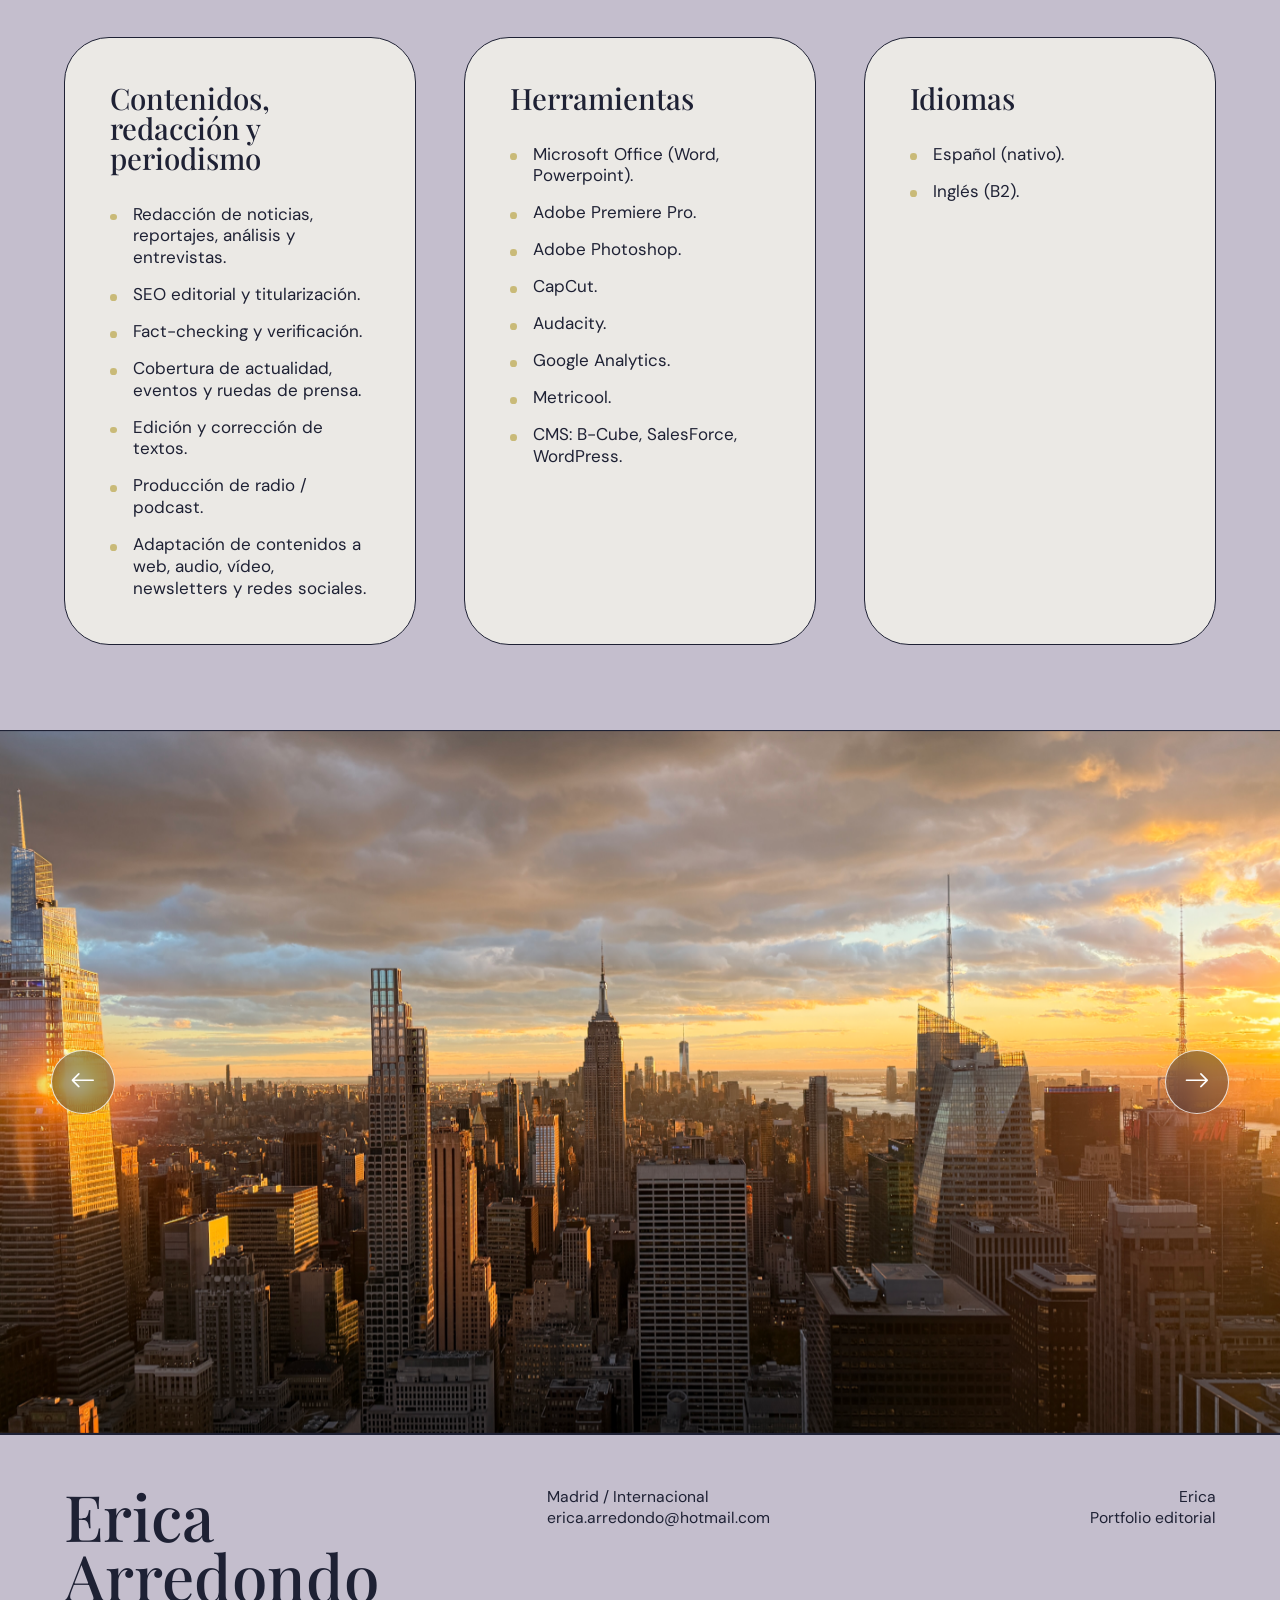
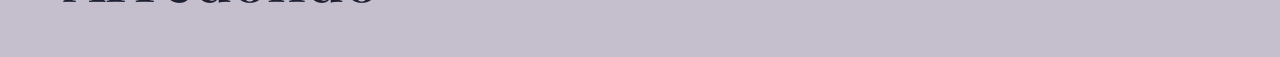
==== commit c0ea6dd6: "ENH: add experiencia section" ====
--- a/index.html
+++ b/index.html
@@ -54,6 +54,48 @@
         </div>
       </section>
 
+      <section id="experiencia" class="experience section-divider">
+        <div class="container-fluid page-shell">
+          <div class="experience-heading">
+            <h2>Experiencia</h2>
+          </div>
+          <div class="experience-list">
+            <article class="experience-item">
+              <div class="experience-date">2026</div>
+              <div class="experience-content">
+                <p class="experience-company">Radio Televisión Española – RTVE.es</p>
+                <h3>Periodista y redactora</h3>
+                <p>Redacción de noticias y reportajes para RTVE.es sobre actualidad internacional, cultura y sociedad. Investigación y propuesta de temas propios, cobertura de la actualidad, edición SEO y titularización de contenidos para su publicación en web.</p>
+              </div>
+            </article>
+            <article class="experience-item">
+              <div class="experience-date">2021–2024</div>
+              <div class="experience-content">
+                <p class="experience-company">Radio Televisión Española – Radio Clásica</p>
+                <h3>Periodista y realizadora</h3>
+                <p>Creación, redacción, locución y producción de programas radiofónicos. Diseño de contenidos digitales para la web de Radio Clásica y gestión del intercambio de conciertos de la Unión Europea de Radiodifusión (UER).</p>
+              </div>
+            </article>
+            <article class="experience-item">
+              <div class="experience-date">2020</div>
+              <div class="experience-content">
+                <p class="experience-company">Business Publication Spain – Revista Computing</p>
+                <h3>Periodista y community manager</h3>
+                <p>Redacción de contenidos para web y revista impresa, cobertura de ruedas de prensa y eventos tecnológicos, gestión de redes sociales y apoyo en comunicación corporativa.</p>
+              </div>
+            </article>
+            <article class="experience-item">
+              <div class="experience-date">2015–2016</div>
+              <div class="experience-content">
+                <p class="experience-company">Axón Comunicación</p>
+                <h3>Periodista y redactora</h3>
+                <p>Redacción y edición de contenidos para medios digitales e impresos, gestión de comunicación institucional, redes sociales y producción de contenido audiovisual.</p>
+              </div>
+            </article>
+          </div>
+        </div>
+      </section>
+
       <section class="expertise section-divider">
         <div class="container-fluid page-shell">
           <h2>Líneas de Trabajo</h2>
@@ -84,8 +126,8 @@
             </div>
             <div class="col">
               <article class="expertise-item">
-                <i class="bi bi-book"></i>
-                <h3>Literatura</h3>
+                <i class="bi bi-patch-check"></i>
+                <h3>Verificación de datos</h3>
               </article>
             </div>
             <div class="col">
--- a/css/style.css
+++ b/css/style.css
@@ -61,7 +61,7 @@
 }
 
 .navbar-nav {
-  gap: 1.45rem;
+  gap: clamp(0.95rem, 1.25vw, 1.45rem);
 }
 
 .nav-link {
@@ -116,6 +116,7 @@
 .hero,
 .about,
 .expertise,
+.experience,
 .work,
 .skills {
   padding: clamp(4.2rem, 6.6vw, 8.5rem) 0;
@@ -133,6 +134,7 @@
 .hero h1,
 .about h2,
 .expertise h2,
+.experience h2,
 .work h2,
 .skills h2 {
   font-family: var(--serif);
@@ -183,6 +185,7 @@
 
 .about {
   padding: 0;
+  background: var(--soft-accent);
 }
 
 .about-copy {
@@ -194,6 +197,7 @@
 }
 
 .about h2,
+.experience h2,
 .work h2,
 .skills h2 {
   margin-bottom: clamp(2rem, 4vw, 4.5rem);
@@ -265,6 +269,71 @@
   font-size: clamp(1.45rem, 2vw, 2rem);
   font-weight: 500;
   line-height: 1.08;
+}
+
+.experience {
+  background: var(--paper);
+}
+
+.experience-heading {
+  margin-bottom: clamp(2rem, 4vw, 4.5rem);
+}
+
+.experience h2 {
+  margin: 0;
+  line-height: 0.92;
+  text-align: center;
+}
+
+.experience-list {
+  display: grid;
+  gap: clamp(1rem, 1.8vw, 1.6rem);
+}
+
+.experience-item {
+  display: grid;
+  grid-template-columns: minmax(8rem, 0.34fr) 1fr;
+  gap: clamp(1.5rem, 3vw, 4rem);
+}
+
+.experience-date {
+  width: fit-content;
+  height: fit-content;
+  border: 1.5px solid var(--line);
+  border-radius: 999px;
+  padding: 0.55rem 1rem;
+  font-size: 0.95rem;
+  line-height: 1;
+}
+
+.experience-content {
+  max-width: 980px;
+  min-height: 100%;
+  padding: clamp(2rem, 3.5vw, 3.7rem);
+  border-radius: 45px;
+  background: var(--soft-accent);
+}
+
+.experience-company {
+  margin: 0 0 0.5rem;
+  font-size: clamp(1.08rem, 1.4vw, 1.35rem);
+  font-weight: 700;
+  line-height: 1.18;
+}
+
+.experience-content h3 {
+  margin: 0 0 clamp(0.9rem, 1.5vw, 1.35rem);
+  font-family: var(--serif);
+  font-size: clamp(1.65rem, 2.5vw, 3rem);
+  font-weight: 500;
+  line-height: 1.02;
+}
+
+.experience-content p:last-child {
+  max-width: 900px;
+  margin: 0;
+  font-size: clamp(1rem, 1.25vw, 1.18rem);
+  line-height: 1.34;
 }
 
 .work h2 {
@@ -792,6 +861,7 @@
   .hero,
   .about,
   .expertise,
+  .experience,
   .work,
   .skills {
     padding: 3.5rem 0;
@@ -814,9 +884,15 @@
   }
 
   .about h2,
+  .experience h2,
   .work h2,
   .skills h2 {
     font-size: clamp(3.3rem, 15vw, 5.8rem);
+  }
+
+  .experience-item {
+    grid-template-columns: 1fr;
+    gap: 1rem;
   }
 
   .listing-hero h1 {
